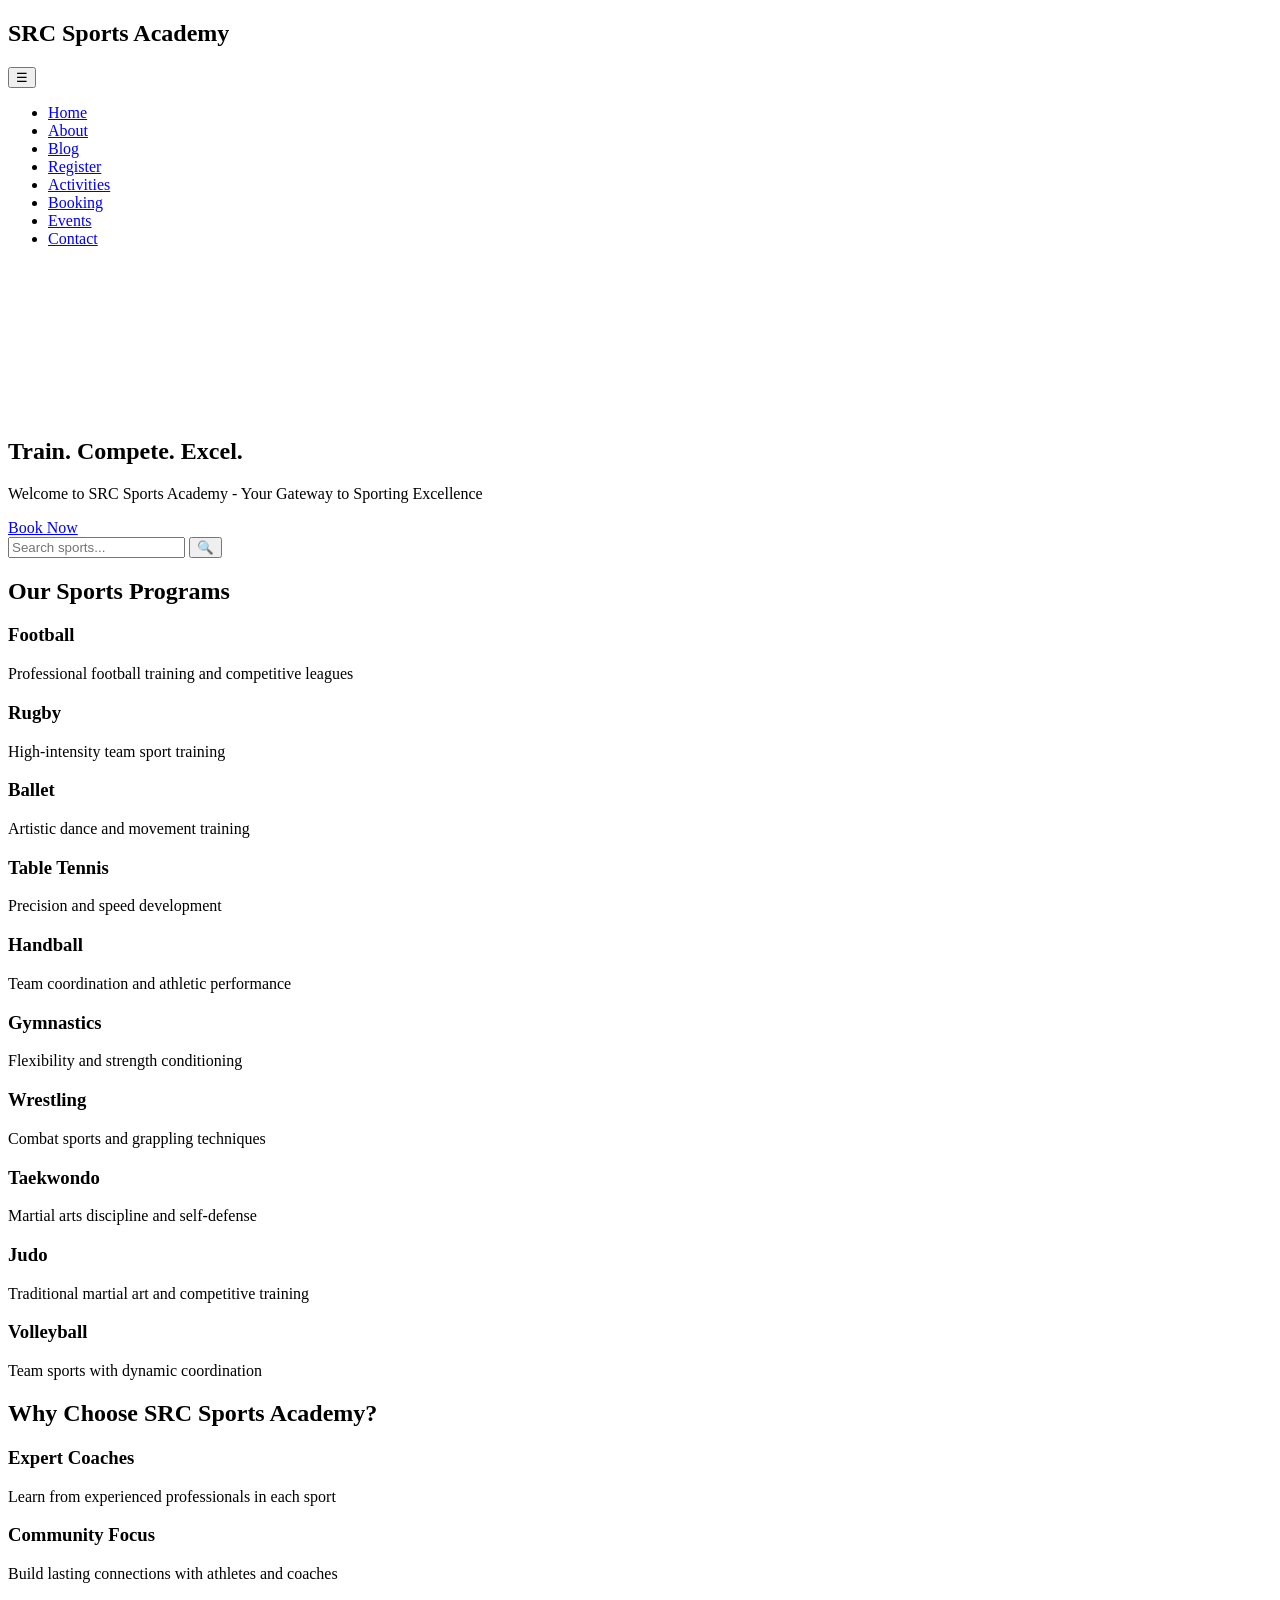
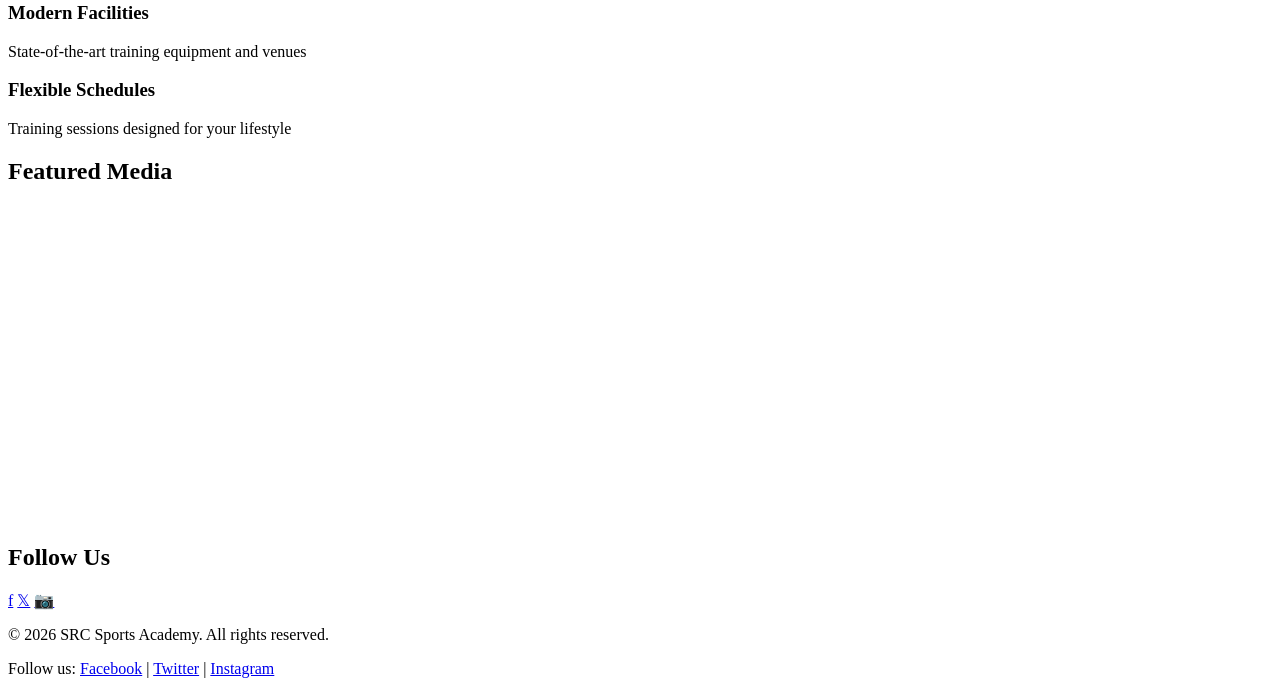
==== index.html @ 6ca4206c "Add files via upload" ====
<!DOCTYPE html>
<html lang="en">
<head>
<meta charset="UTF-8">
<meta name="viewport" content="width=device-width, initial-scale=1.0">
<meta name="description" content="SRC Sports Academy - Modern sports training platform with wrestling, taekwondo, judo, volleyball, and more.">
<title>SRC Sports Academy - Home</title>
<link rel="stylesheet" href="css/style.css">
<script src="https://code.jquery.com/jquery-3.7.1.min.js"></script>
</head>
<body>

<header role="banner">
<nav class="navbar" role="navigation" aria-label="Main Navigation">
<h1 class="logo">SRC Sports Academy</h1>
<button class="menu-toggle" aria-label="Toggle Navigation Menu" aria-expanded="false">☰</button>
<ul class="nav-links" id="navMenu">
<li><a href="index.html" aria-current="page">Home</a></li>
<li><a href="about.html">About</a></li>
<li><a href="blog.html">Blog</a></li>
<li><a href="register.html">Register</a></li>
<li><a href="activities.html">Activities</a></li>
<li><a href="booking.html">Booking</a></li>
<li><a href="events.html">Events</a></li>
<li><a href="contact.html">Contact</a></li>
</ul>
</nav>
</header>

<main>
<section class="hero" aria-label="Hero Section">
<video autoplay muted loop playsinline>
<source src="videos/sports.mp4" type="video/mp4">
Your browser does not support the video tag.
</video>
<div class="hero-overlay"></div>
<div class="hero-content">
<h2>Train. Compete. Excel.</h2>
<p>Welcome to SRC Sports Academy - Your Gateway to Sporting Excellence</p>
<a href="booking.html" class="btn btn-primary">Book Now</a>
</div>
</section>

<section class="search-section" aria-label="Search Section">
<div class="search-container">
<input type="text" id="searchInput" placeholder="Search sports..." aria-label="Search Sports">
<button type="button" id="searchBtn" aria-label="Search Button">🔍</button>
</div>
</section>

<section class="sports-section" aria-label="Sports Programs">
<h2>Our Sports Programs</h2>
<div class="sports-container">
<article class="sport-card" role="article">
<h3>Football</h3>
<p>Professional football training and competitive leagues</p>
</article>
<article class="sport-card" role="article">
<h3>Rugby</h3>
<p>High-intensity team sport training</p>
</article>
<article class="sport-card" role="article">
<h3>Ballet</h3>
<p>Artistic dance and movement training</p>
</article>
<article class="sport-card" role="article">
<h3>Table Tennis</h3>
<p>Precision and speed development</p>
</article>
<article class="sport-card" role="article">
<h3>Handball</h3>
<p>Team coordination and athletic performance</p>
</article>
<article class="sport-card" role="article">
<h3>Gymnastics</h3>
<p>Flexibility and strength conditioning</p>
</article>
<article class="sport-card" role="article">
<h3>Wrestling</h3>
<p>Combat sports and grappling techniques</p>
</article>
<article class="sport-card" role="article">
<h3>Taekwondo</h3>
<p>Martial arts discipline and self-defense</p>
</article>
<article class="sport-card" role="article">
<h3>Judo</h3>
<p>Traditional martial art and competitive training</p>
</article>
<article class="sport-card" role="article">
<h3>Volleyball</h3>
<p>Team sports with dynamic coordination</p>
</article>
</div>
</section>

<section class="highlights-section" aria-label="Academy Highlights">
<h2>Why Choose SRC Sports Academy?</h2>
<div class="highlights-container">
<div class="highlight-card">
<h3>Expert Coaches</h3>
<p>Learn from experienced professionals in each sport</p>
</div>
<div class="highlight-card">
<h3>Community Focus</h3>
<p>Build lasting connections with athletes and coaches</p>
</div>
<div class="highlight-card">
<h3>Modern Facilities</h3>
<p>State-of-the-art training equipment and venues</p>
</div>
<div class="highlight-card">
<h3>Flexible Schedules</h3>
<p>Training sessions designed for your lifestyle</p>
</div>
</div>
</section>

<section class="media-section" aria-label="Media Coverage">
<h2>Featured Media</h2>
<div class="media-container">
<iframe width="100%" height="315" src="https://www.youtube.com/embed/dQw4w9WgXcQ" title="Sports Highlights" frameborder="0" allow="accelerometer; autoplay; clipboard-write; encrypted-media; gyroscope; picture-in-picture" allowfullscreen></iframe>
</div>
</section>

<section class="social-section" aria-label="Social Media">
<h2>Follow Us</h2>
<div class="social-links">
<a href="https://facebook.com" aria-label="Facebook" target="_blank">f</a>
<a href="https://twitter.com" aria-label="Twitter" target="_blank">𝕏</a>
<a href="https://instagram.com" aria-label="Instagram" target="_blank">📷</a>
</div>
</section>
</main>

<footer role="contentinfo">
<div class="footer-content">
<p>&copy; 2026 SRC Sports Academy. All rights reserved.</p>
<p>Follow us: <a href="https://facebook.com" target="_blank">Facebook</a> | <a href="https://twitter.com" target="_blank">Twitter</a> | <a href="https://instagram.com" target="_blank">Instagram</a></p>
<p id="visitor-counter" aria-live="polite"></p>
</div>
</footer>

<script src="js/script.js"></script>
</body>
</html>
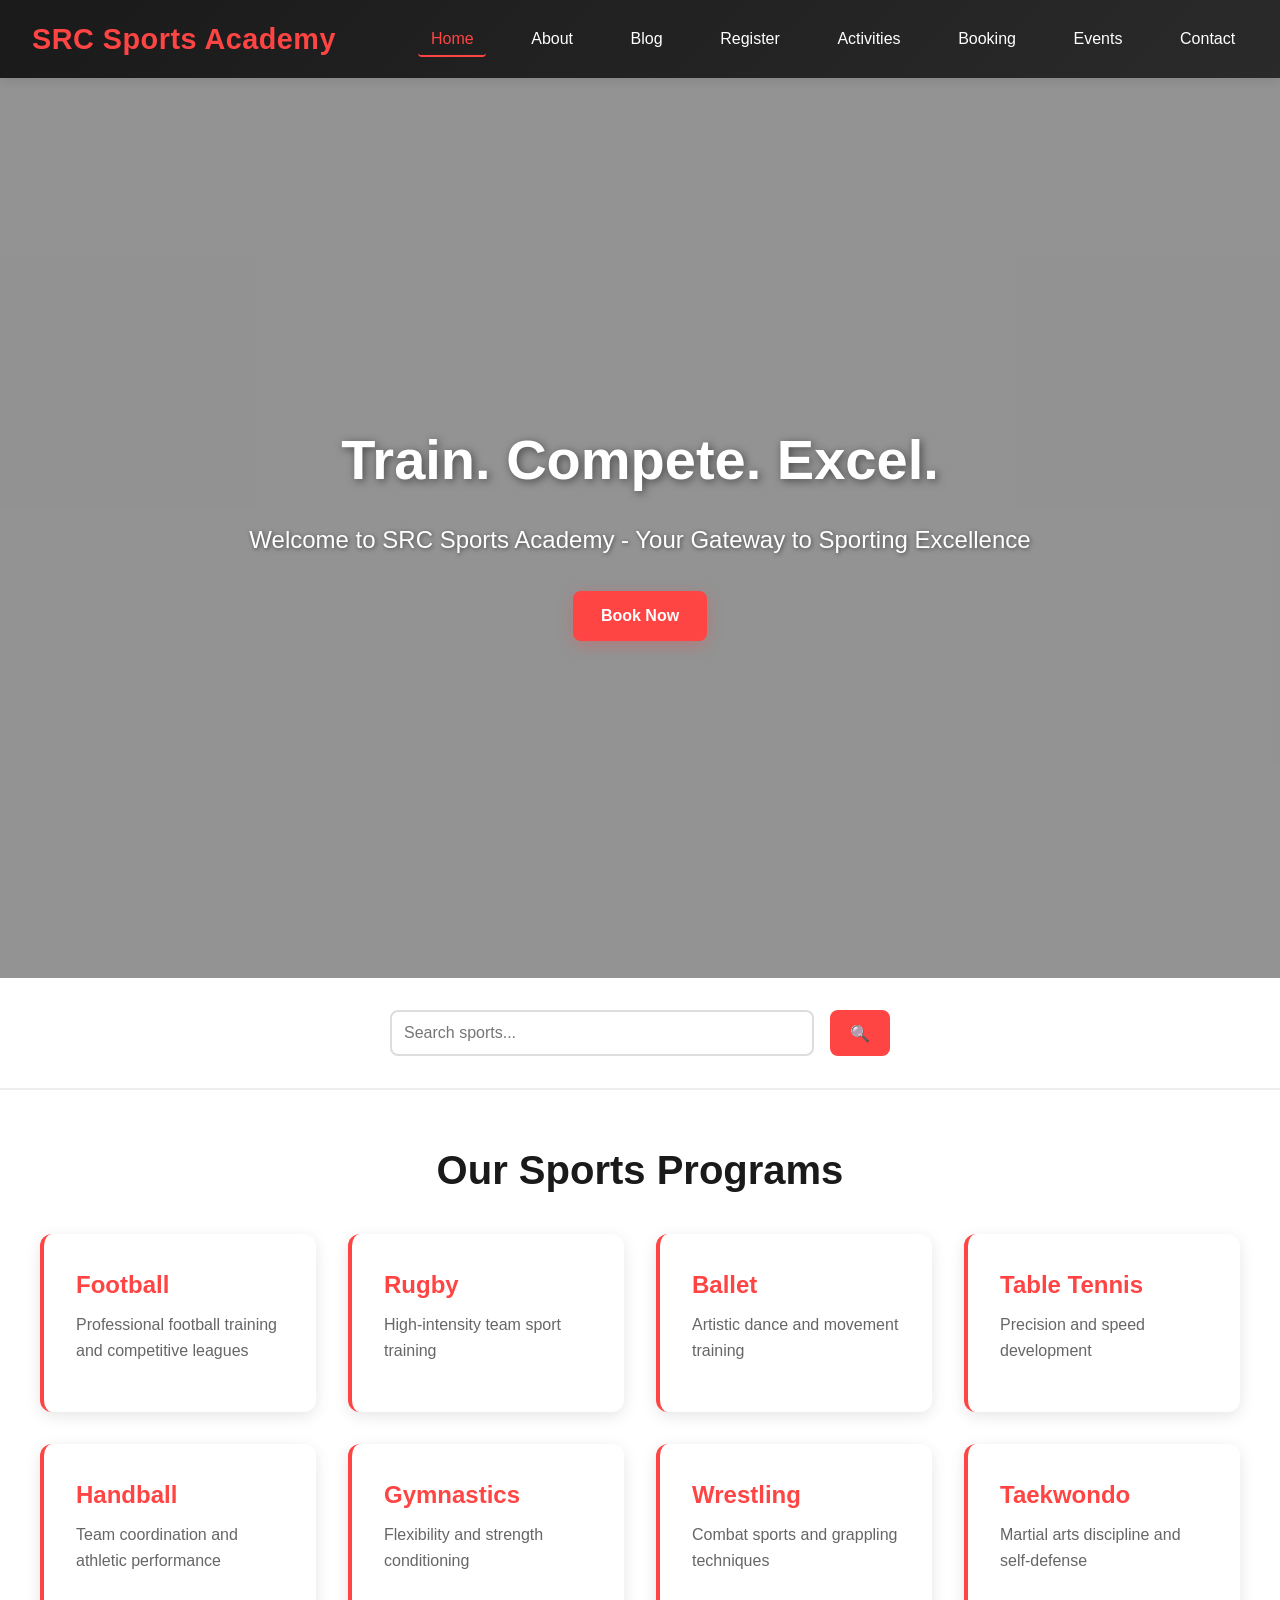
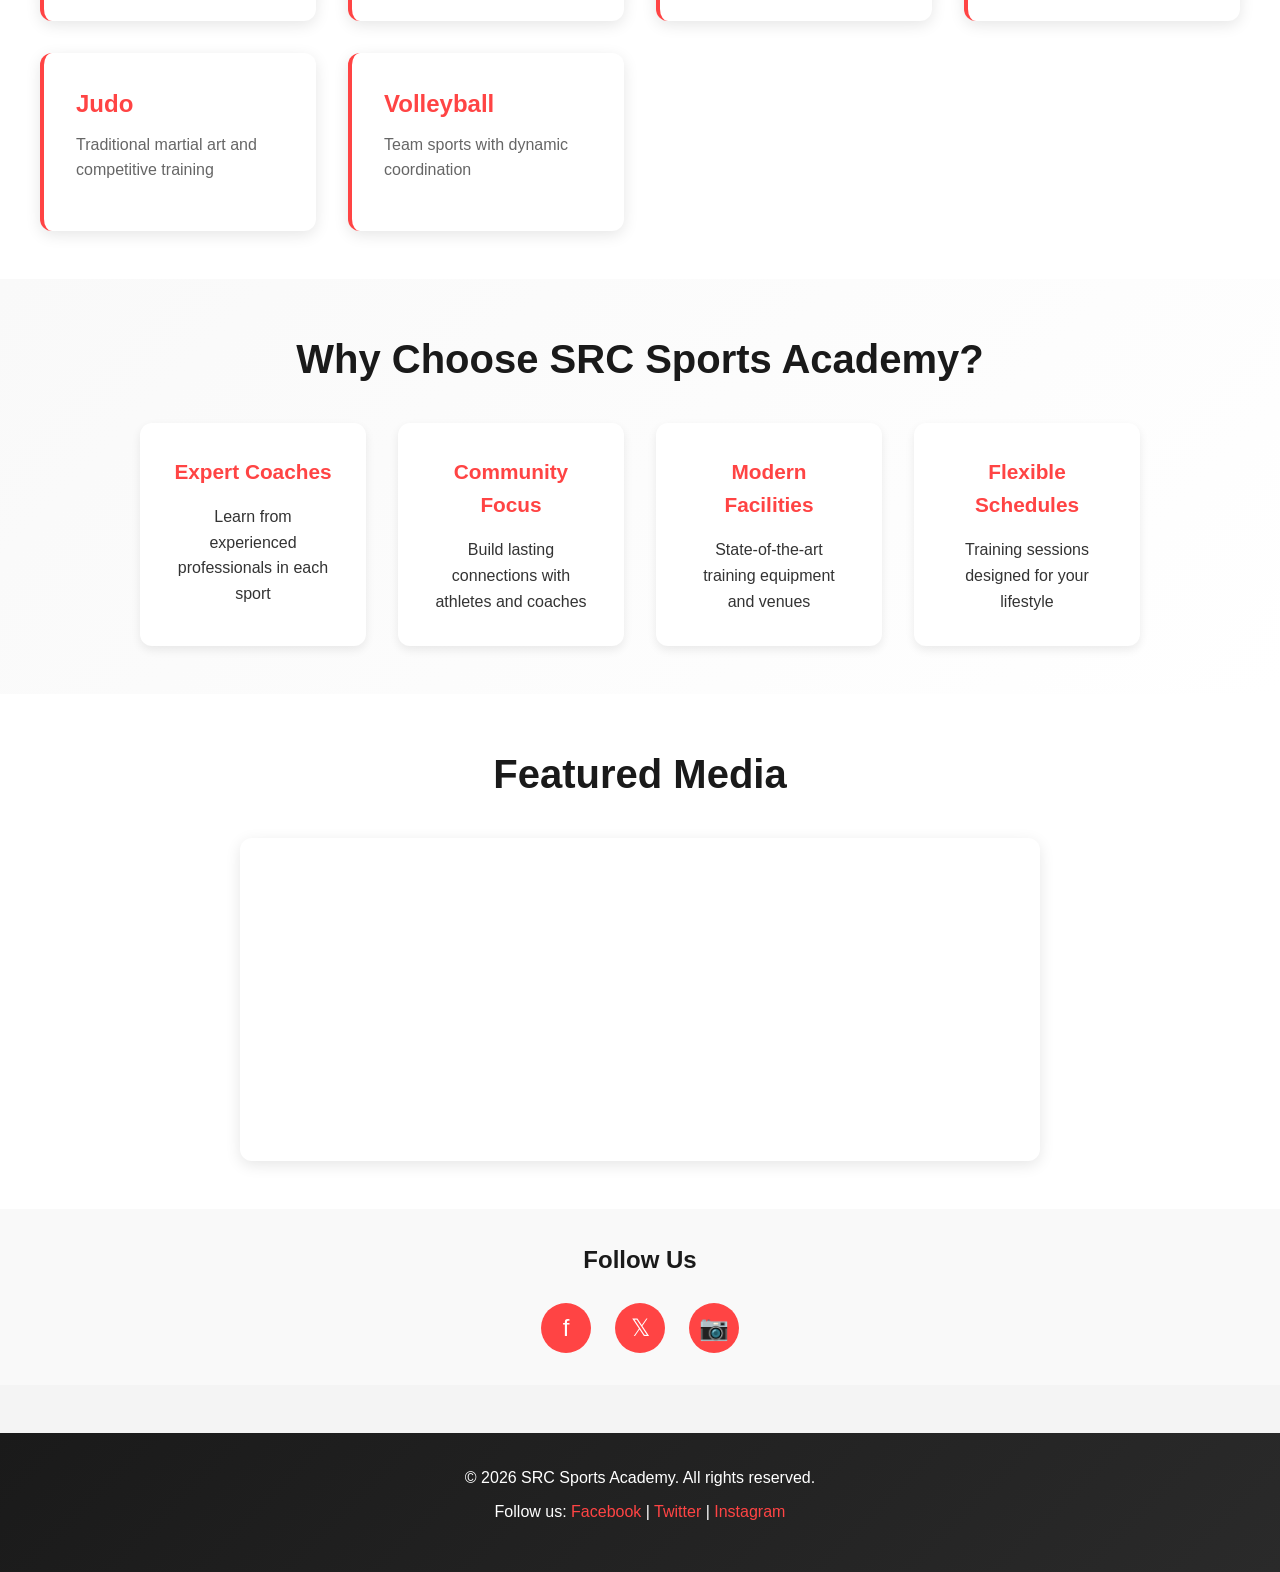
==== commit e8ccc99a: "Update index.html" ====
--- a/index.html
+++ b/index.html
@@ -6,7 +6,7 @@
 <meta name="viewport" content="width=device-width, initial-scale=1.0">
 <meta name="description" content="SRC Sports Academy - Modern sports training platform with wrestling, taekwondo, judo, volleyball, and more.">
 <title>SRC Sports Academy - Home</title>
-<link rel="stylesheet" href="css/style.css">
+<link rel="stylesheet" href="style.css">
 <script src="https://code.jquery.com/jquery-3.7.1.min.js"></script>
 </head>
 <body>
--- a/style.css
+++ b/style.css
@@ -0,0 +1,1063 @@
+
+* {
+  margin: 0;
+  padding: 0;
+  box-sizing: border-box;
+}
+
+html {
+  scroll-behavior: smooth;
+}
+
+body {
+  font-family: 'Segoe UI', Tahoma, Geneva, Verdana, sans-serif;
+  background: #f4f4f4;
+  color: #333;
+  line-height: 1.6;
+}
+
+/* ============ HEADER & NAVIGATION ============ */
+header {
+  position: sticky;
+  top: 0;
+  z-index: 100;
+  background: #1a1a1a;
+  box-shadow: 0 2px 10px rgba(0,0,0,0.1);
+}
+
+.navbar {
+  display: flex;
+  justify-content: space-between;
+  align-items: center;
+  padding: 1rem 2rem;
+  background: linear-gradient(135deg, #1a1a1a 0%, #2a2a2a 100%);
+  max-width: 100%;
+}
+
+.logo {
+  font-size: 1.8rem;
+  font-weight: bold;
+  color: #ff4444;
+  text-decoration: none;
+  letter-spacing: 0.5px;
+}
+
+.nav-links {
+  display: flex;
+  list-style: none;
+  gap: 2rem;
+  align-items: center;
+}
+
+.nav-links a {
+  color: #fff;
+  text-decoration: none;
+  font-weight: 500;
+  transition: color 0.3s ease, border-bottom 0.3s ease;
+  padding: 0.5rem 0.8rem;
+  border-radius: 4px;
+}
+
+.nav-links a:hover {
+  color: #ff4444;
+  background: rgba(255, 68, 68, 0.1);
+}
+
+.nav-links a[aria-current="page"] {
+  color: #ff4444;
+  border-bottom: 2px solid #ff4444;
+}
+
+.menu-toggle {
+  display: none;
+  background: none;
+  border: none;
+  color: #fff;
+  font-size: 1.5rem;
+  cursor: pointer;
+  padding: 0.5rem;
+}
+
+/* ============ HERO SECTION ============ */
+main {
+  min-height: calc(100vh - 200px);
+}
+
+.hero {
+  position: relative;
+  height: 100vh;
+  overflow: hidden;
+  display: flex;
+  align-items: center;
+  justify-content: center;
+}
+
+.hero video {
+  position: absolute;
+  top: 0;
+  left: 0;
+  width: 100%;
+  height: 100%;
+  object-fit: cover;
+}
+
+.hero-overlay {
+  position: absolute;
+  top: 0;
+  left: 0;
+  width: 100%;
+  height: 100%;
+  background: rgba(0, 0, 0, 0.4);
+}
+
+.hero-content {
+  position: relative;
+  z-index: 2;
+  text-align: center;
+  color: white;
+  animation: fadeInUp 0.8s ease;
+}
+
+.hero-content h2 {
+  font-size: 3.5rem;
+  margin-bottom: 1rem;
+  font-weight: bold;
+  text-shadow: 2px 2px 8px rgba(0,0,0,0.5);
+}
+
+.hero-content p {
+  font-size: 1.5rem;
+  margin-bottom: 2rem;
+  text-shadow: 1px 1px 4px rgba(0,0,0,0.5);
+}
+
+@keyframes fadeInUp {
+  from {
+    opacity: 0;
+    transform: translateY(30px);
+  }
+  to {
+    opacity: 1;
+    transform: translateY(0);
+  }
+}
+
+/* ============ BUTTONS ============ */
+.btn {
+  display: inline-block;
+  padding: 12px 28px;
+  background: #ff4444;
+  color: white;
+  text-decoration: none;
+  border: none;
+  border-radius: 8px;
+  font-size: 1rem;
+  font-weight: 600;
+  cursor: pointer;
+  transition: all 0.3s ease;
+  box-shadow: 0 4px 15px rgba(255, 68, 68, 0.3);
+}
+
+.btn:hover {
+  background: #ff2222;
+  transform: translateY(-2px);
+  box-shadow: 0 6px 20px rgba(255, 68, 68, 0.4);
+}
+
+.btn-primary {
+  background: #ff4444;
+}
+
+.btn-secondary {
+  background: #666;
+}
+
+.btn-secondary:hover {
+  background: #555;
+}
+
+.btn-small {
+  padding: 8px 16px;
+  font-size: 0.9rem;
+}
+
+/* ============ SEARCH SECTION ============ */
+.search-section {
+  padding: 2rem;
+  background: white;
+  text-align: center;
+  border-bottom: 2px solid #eee;
+}
+
+.search-container {
+  max-width: 500px;
+  margin: 0 auto;
+  display: flex;
+  gap: 1rem;
+}
+
+.search-container input {
+  flex: 1;
+  padding: 12px;
+  border: 2px solid #ddd;
+  border-radius: 8px;
+  font-size: 1rem;
+  transition: border-color 0.3s ease;
+}
+
+.search-container input:focus {
+  outline: none;
+  border-color: #ff4444;
+}
+
+.search-container button {
+  padding: 12px 20px;
+  background: #ff4444;
+  color: white;
+  border: none;
+  border-radius: 8px;
+  cursor: pointer;
+  font-size: 1rem;
+  transition: all 0.3s ease;
+}
+
+.search-container button:hover {
+  background: #ff2222;
+}
+
+/* ============ SPORTS SECTION ============ */
+.sports-section {
+  padding: 3rem 2rem;
+  background: #fff;
+}
+
+.sports-section h2 {
+  text-align: center;
+  font-size: 2.5rem;
+  margin-bottom: 2rem;
+  color: #1a1a1a;
+}
+
+.sports-container {
+  display: grid;
+  grid-template-columns: repeat(auto-fit, minmax(250px, 1fr));
+  gap: 2rem;
+  max-width: 1200px;
+  margin: 0 auto;
+}
+
+.sport-card {
+  background: white;
+  padding: 2rem;
+  border-radius: 12px;
+  box-shadow: 0 4px 15px rgba(0,0,0,0.1);
+  transition: all 0.3s ease;
+  border-left: 4px solid #ff4444;
+}
+
+.sport-card:hover {
+  transform: translateY(-8px);
+  box-shadow: 0 8px 25px rgba(0,0,0,0.15);
+}
+
+.sport-card h3 {
+  color: #ff4444;
+  margin-bottom: 0.5rem;
+  font-size: 1.5rem;
+}
+
+.sport-card p {
+  color: #666;
+  margin-bottom: 1rem;
+}
+
+/* ============ HIGHLIGHTS SECTION ============ */
+.highlights-section {
+  padding: 3rem 2rem;
+  background: linear-gradient(135deg, #f9f9f9 0%, #fff 100%);
+}
+
+.highlights-section h2 {
+  text-align: center;
+  font-size: 2.5rem;
+  margin-bottom: 2rem;
+  color: #1a1a1a;
+}
+
+.highlights-container {
+  display: grid;
+  grid-template-columns: repeat(auto-fit, minmax(220px, 1fr));
+  gap: 2rem;
+  max-width: 1000px;
+  margin: 0 auto;
+}
+
+.highlight-card {
+  background: white;
+  padding: 2rem;
+  border-radius: 12px;
+  text-align: center;
+  box-shadow: 0 4px 10px rgba(0,0,0,0.08);
+  transition: transform 0.3s ease;
+}
+
+.highlight-card:hover {
+  transform: scale(1.05);
+}
+
+.highlight-card h3 {
+  color: #ff4444;
+  margin-bottom: 1rem;
+  font-size: 1.3rem;
+}
+
+/* ============ MEDIA SECTION ============ */
+.media-section {
+  padding: 3rem 2rem;
+  background: white;
+}
+
+.media-section h2 {
+  text-align: center;
+  font-size: 2.5rem;
+  margin-bottom: 2rem;
+  color: #1a1a1a;
+}
+
+.media-container {
+  max-width: 800px;
+  margin: 0 auto;
+  border-radius: 12px;
+  overflow: hidden;
+  box-shadow: 0 4px 15px rgba(0,0,0,0.1);
+}
+
+iframe {
+  border: none;
+}
+
+/* ============ SOCIAL SECTION ============ */
+.social-section {
+  padding: 2rem;
+  background: #f9f9f9;
+  text-align: center;
+}
+
+.social-section h2 {
+  margin-bottom: 1.5rem;
+  color: #1a1a1a;
+}
+
+.social-links {
+  display: flex;
+  justify-content: center;
+  gap: 1.5rem;
+}
+
+.social-links a {
+  display: inline-flex;
+  align-items: center;
+  justify-content: center;
+  width: 50px;
+  height: 50px;
+  background: #ff4444;
+  color: white;
+  border-radius: 50%;
+  font-size: 1.5rem;
+  text-decoration: none;
+  transition: all 0.3s ease;
+}
+
+.social-links a:hover {
+  background: #ff2222;
+  transform: scale(1.1);
+}
+
+/* ============ PAGE HEADER ============ */
+.page-header {
+  padding: 3rem 2rem;
+  background: linear-gradient(135deg, #1a1a1a 0%, #2a2a2a 100%);
+  color: white;
+  text-align: center;
+  margin-bottom: 2rem;
+}
+
+.page-header h1 {
+  font-size: 2.5rem;
+  margin-bottom: 0.5rem;
+}
+
+.page-header p {
+  font-size: 1.1rem;
+  opacity: 0.9;
+}
+
+/* ============ CONTENT SECTIONS ============ */
+.content-section {
+  max-width: 900px;
+  margin: 0 auto;
+  padding: 2rem;
+  background: white;
+  border-radius: 12px;
+  box-shadow: 0 2px 10px rgba(0,0,0,0.05);
+}
+
+.content-section article {
+  margin-bottom: 2rem;
+}
+
+.content-section h2 {
+  color: #ff4444;
+  font-size: 1.8rem;
+  margin-bottom: 1rem;
+  border-bottom: 2px solid #ff4444;
+  padding-bottom: 0.5rem;
+}
+
+.content-section ul {
+  margin-left: 2rem;
+  margin-bottom: 1rem;
+}
+
+.content-section li {
+  margin-bottom: 0.5rem;
+  color: #666;
+}
+
+/* ============ BLOG SECTION ============ */
+.blog-section {
+  padding: 2rem;
+}
+
+.blog-container {
+  display: grid;
+  grid-template-columns: repeat(auto-fill, minmax(300px, 1fr));
+  gap: 2rem;
+  max-width: 1200px;
+  margin: 0 auto;
+}
+
+.blog-card {
+  background: white;
+  padding: 2rem;
+  border-radius: 12px;
+  box-shadow: 0 4px 15px rgba(0,0,0,0.1);
+  transition: all 0.3s ease;
+  border-top: 4px solid #ff4444;
+}
+
+.blog-card:hover {
+  transform: translateY(-8px);
+  box-shadow: 0 8px 25px rgba(0,0,0,0.15);
+}
+
+.blog-card h2 {
+  color: #1a1a1a;
+  margin-bottom: 0.5rem;
+  font-size: 1.4rem;
+}
+
+.blog-date {
+  color: #999;
+  font-size: 0.9rem;
+  margin-bottom: 1rem;
+}
+
+.read-more {
+  display: inline-block;
+  color: #ff4444;
+  text-decoration: none;
+  font-weight: 600;
+  margin-top: 1rem;
+  transition: color 0.3s ease;
+}
+
+.read-more:hover {
+  color: #ff2222;
+}
+
+/* ============ ACTIVITIES SECTION ============ */
+.activities-container {
+  display: grid;
+  grid-template-columns: repeat(auto-fit, minmax(280px, 1fr));
+  gap: 2rem;
+  max-width: 1200px;
+  margin: 0 auto;
+  padding: 2rem;
+}
+
+.activity-card {
+  background: white;
+  padding: 2rem;
+  border-radius: 12px;
+  box-shadow: 0 4px 15px rgba(0,0,0,0.1);
+  transition: all 0.3s ease;
+}
+
+.activity-card:hover {
+  transform: translateY(-8px);
+  box-shadow: 0 8px 25px rgba(0,0,0,0.15);
+}
+
+.activity-card h2 {
+  color: #ff4444;
+  margin-bottom: 1rem;
+  font-size: 1.6rem;
+}
+
+.activity-card ul {
+  margin-left: 1.5rem;
+  margin-bottom: 1.5rem;
+}
+
+.activity-card li {
+  color: #666;
+  margin-bottom: 0.5rem;
+}
+
+/* ============ QA SECTION ============ */
+.qa-section {
+  padding: 3rem 2rem;
+  background: #f9f9f9;
+}
+
+.qa-section h2 {
+  text-align: center;
+  font-size: 2rem;
+  margin-bottom: 2rem;
+  color: #1a1a1a;
+}
+
+.qa-container {
+  display: grid;
+  grid-template-columns: repeat(auto-fit, minmax(250px, 1fr));
+  gap: 2rem;
+  max-width: 1000px;
+  margin: 0 auto;
+}
+
+.qa-item {
+  background: white;
+  padding: 1.5rem;
+  border-radius: 8px;
+  box-shadow: 0 2px 8px rgba(0,0,0,0.05);
+}
+
+.qa-item h3 {
+  color: #ff4444;
+  margin-bottom: 0.5rem;
+  font-size: 1.1rem;
+}
+
+.qa-item p {
+  color: #666;
+  line-height: 1.6;
+}
+
+/* ============ FORMS ============ */
+.form-section {
+  max-width: 600px;
+  margin: 2rem auto;
+  padding: 2rem;
+  background: white;
+  border-radius: 12px;
+  box-shadow: 0 2px 10px rgba(0,0,0,0.05);
+}
+
+form {
+  display: flex;
+  flex-direction: column;
+  gap: 1.5rem;
+}
+
+fieldset {
+  border: 1px solid #eee;
+  border-radius: 8px;
+  padding: 1.5rem;
+  background: #f9f9f9;
+}
+
+legend {
+  padding: 0 0.5rem;
+  color: #ff4444;
+  font-weight: 600;
+  font-size: 1.1rem;
+}
+
+.form-group {
+  display: flex;
+  flex-direction: column;
+  gap: 0.5rem;
+}
+
+.form-group label {
+  font-weight: 600;
+  color: #333;
+  display: flex;
+  align-items: center;
+  gap: 0.3rem;
+}
+
+.form-group.checkbox label {
+  flex-direction: row;
+  font-weight: 400;
+}
+
+.form-group.checkbox input {
+  width: auto;
+  margin-right: 0.5rem;
+}
+
+input[type="text"],
+input[type="email"],
+input[type="tel"],
+input[type="date"],
+input[type="number"],
+select,
+textarea {
+  padding: 12px;
+  border: 2px solid #ddd;
+  border-radius: 8px;
+  font-size: 1rem;
+  font-family: inherit;
+  transition: border-color 0.3s ease;
+}
+
+input[type="text"]:focus,
+input[type="email"]:focus,
+input[type="tel"]:focus,
+input[type="date"]:focus,
+input[type="number"]:focus,
+select:focus,
+textarea:focus {
+  outline: none;
+  border-color: #ff4444;
+  box-shadow: 0 0 0 3px rgba(255, 68, 68, 0.1);
+}
+
+textarea {
+  resize: vertical;
+  min-height: 120px;
+}
+
+.error-message {
+  color: #d32f2f;
+  font-size: 0.85rem;
+  display: none;
+}
+
+.error-message.show {
+  display: block;
+}
+
+.button-group {
+  display: flex;
+  gap: 1rem;
+  margin-top: 1rem;
+  flex-wrap: wrap;
+}
+
+.button-group button {
+  flex: 1;
+  min-width: 150px;
+}
+
+.login-link,
+.form-note {
+  text-align: center;
+  color: #666;
+  margin-top: 1rem;
+}
+
+.login-link a,
+.form-note a {
+  color: #ff4444;
+  text-decoration: none;
+  font-weight: 600;
+}
+
+.login-link a:hover,
+.form-note a:hover {
+  text-decoration: underline;
+}
+
+/* ============ BOOKING SECTION ============ */
+.booking-instructions {
+  max-width: 900px;
+  margin: 2rem auto;
+  padding: 2rem;
+  background: #e3f2fd;
+  border-left: 4px solid #ff4444;
+  border-radius: 8px;
+}
+
+.booking-instructions h2 {
+  color: #1a1a1a;
+  margin-bottom: 1rem;
+}
+
+.booking-instructions ol {
+  margin-left: 2rem;
+  color: #666;
+}
+
+.booking-instructions li {
+  margin-bottom: 0.5rem;
+}
+
+.booking-note {
+  max-width: 600px;
+  margin: 2rem auto;
+  padding: 1.5rem;
+  background: #fff3e0;
+  border-left: 4px solid #ff9800;
+  border-radius: 8px;
+  color: #666;
+}
+
+/* ============ EVENTS SECTION ============ */
+.events-container {
+  display: grid;
+  grid-template-columns: repeat(auto-fill, minmax(300px, 1fr));
+  gap: 2rem;
+  max-width: 1200px;
+  margin: 0 auto;
+  padding: 2rem;
+}
+
+.event-card {
+  background: white;
+  padding: 2rem;
+  border-radius: 12px;
+  box-shadow: 0 4px 15px rgba(0,0,0,0.1);
+  border-top: 4px solid #ff4444;
+  transition: all 0.3s ease;
+}
+
+.event-card:hover {
+  transform: translateY(-8px);
+  box-shadow: 0 8px 25px rgba(0,0,0,0.15);
+}
+
+.event-card h3 {
+  color: #ff4444;
+  margin-bottom: 1rem;
+  font-size: 1.4rem;
+}
+
+.event-details {
+  background: #f9f9f9;
+  padding: 1rem;
+  border-radius: 8px;
+  margin-bottom: 1rem;
+  font-size: 0.95rem;
+}
+
+.event-details p {
+  margin-bottom: 0.5rem;
+  color: #666;
+}
+
+.event-details strong {
+  color: #1a1a1a;
+}
+
+.schedule-table-section {
+  max-width: 1000px;
+  margin: 3rem auto;
+  padding: 2rem;
+  background: white;
+  border-radius: 12px;
+  box-shadow: 0 2px 10px rgba(0,0,0,0.05);
+}
+
+.schedule-table-section h2 {
+  color: #1a1a1a;
+  margin-bottom: 1.5rem;
+}
+
+.table-responsive {
+  overflow-x: auto;
+}
+
+table {
+  width: 100%;
+  border-collapse: collapse;
+  background: white;
+}
+
+table thead {
+  background: #f9f9f9;
+}
+
+table th,
+table td {
+  padding: 1rem;
+  text-align: left;
+  border-bottom: 1px solid #eee;
+}
+
+table th {
+  color: #ff4444;
+  font-weight: 600;
+  background: #f0f0f0;
+}
+
+table tbody tr:hover {
+  background: #f9f9f9;
+}
+
+/* ============ CONTACT SECTION ============ */
+.contact-container {
+  display: grid;
+  grid-template-columns: repeat(auto-fit, minmax(280px, 1fr));
+  gap: 2rem;
+  max-width: 1200px;
+  margin: 0 auto;
+  padding: 2rem;
+}
+
+.contact-card {
+  background: white;
+  padding: 2rem;
+  border-radius: 12px;
+  box-shadow: 0 4px 15px rgba(0,0,0,0.1);
+  border-left: 4px solid #ff4444;
+}
+
+.contact-card h2 {
+  color: #ff4444;
+  margin-bottom: 1rem;
+  font-size: 1.3rem;
+}
+
+.contact-card p {
+  color: #666;
+  margin-bottom: 0.5rem;
+  line-height: 1.8;
+}
+
+.contact-card a {
+  color: #ff4444;
+  text-decoration: none;
+}
+
+.contact-card a:hover {
+  text-decoration: underline;
+}
+
+/* ============ FOOTER ============ */
+footer {
+  background: linear-gradient(135deg, #1a1a1a 0%, #2a2a2a 100%);
+  color: white;
+  padding: 2rem;
+  margin-top: 3rem;
+}
+
+.footer-content {
+  text-align: center;
+  max-width: 1000px;
+  margin: 0 auto;
+}
+
+.footer-content p {
+  margin-bottom: 0.5rem;
+}
+
+.footer-content a {
+  color: #ff4444;
+  text-decoration: none;
+}
+
+.footer-content a:hover {
+  text-decoration: underline;
+}
+
+#visitor-counter {
+  font-size: 0.9rem;
+  color: #999;
+  margin-top: 1rem;
+}
+
+/* ============ RESPONSIVE DESIGN ============ */
+@media (max-width: 768px) {
+  .navbar {
+    flex-wrap: wrap;
+    padding: 1rem;
+  }
+
+  .menu-toggle {
+    display: block;
+  }
+
+  .nav-links {
+    display: none;
+    flex-direction: column;
+    position: absolute;
+    top: 100%;
+    right: 0;
+    background: #1a1a1a;
+    width: 100%;
+    padding: 1rem;
+    gap: 0;
+  }
+
+  .nav-links.active {
+    display: flex;
+  }
+
+  .nav-links li {
+    width: 100%;
+  }
+
+  .nav-links a {
+    display: block;
+    padding: 0.8rem;
+  }
+
+  .hero-content h2 {
+    font-size: 2rem;
+  }
+
+  .hero-content p {
+    font-size: 1rem;
+  }
+
+  .page-header h1 {
+    font-size: 1.8rem;
+  }
+
+  .sports-section h2,
+  .highlights-section h2,
+  .media-section h2,
+  .social-section h2,
+  .schedule-table-section h2 {
+    font-size: 1.8rem;
+  }
+
+  .sports-container,
+  .highlights-container,
+  .qa-container,
+  .contact-container {
+    grid-template-columns: 1fr;
+  }
+
+  .button-group {
+    flex-direction: column;
+  }
+
+  .button-group button {
+    min-width: auto;
+  }
+
+  .form-section {
+    max-width: 100%;
+    margin: 1rem;
+    padding: 1.5rem;
+  }
+
+  .search-container {
+    flex-direction: column;
+    gap: 0.5rem;
+  }
+
+  .search-container button {
+    width: 100%;
+  }
+
+  fieldset {
+    padding: 1rem;
+  }
+
+  legend {
+    font-size: 1rem;
+  }
+
+  input[type="text"],
+  input[type="email"],
+  input[type="tel"],
+  input[type="date"],
+  input[type="number"],
+  select,
+  textarea {
+    padding: 10px;
+    font-size: 16px;
+  }
+
+  .activities-container,
+  .blog-container,
+  .events-container {
+    grid-template-columns: 1fr;
+    padding: 1rem;
+  }
+
+  table {
+    font-size: 0.9rem;
+  }
+
+  table th,
+  table td {
+    padding: 0.75rem;
+  }
+
+  .hero {
+    height: 60vh;
+  }
+}
+
+@media (max-width: 480px) {
+  .navbar {
+    padding: 0.75rem;
+  }
+
+  .logo {
+    font-size: 1.3rem;
+  }
+
+  .hero-content h2 {
+    font-size: 1.5rem;
+  }
+
+  .hero-content p {
+    font-size: 0.9rem;
+  }
+
+  .btn {
+    padding: 10px 20px;
+    font-size: 0.9rem;
+  }
+
+  .page-header {
+    padding: 2rem 1rem;
+  }
+
+  .page-header h1 {
+    font-size: 1.5rem;
+  }
+
+  .page-header p {
+    font-size: 0.95rem;
+  }
+
+  .content-section,
+  .form-section,
+  .schedule-table-section {
+    padding: 1rem;
+    margin: 1rem;
+  }
+
+  .search-container input {
+    padding: 10px;
+    font-size: 16px;
+  }
+
+  .social-links {
+    gap: 1rem;
+  }
+
+  .social-links a {
+    width: 40px;
+    height: 40px;
+    font-size: 1.2rem;
+  }
+}
